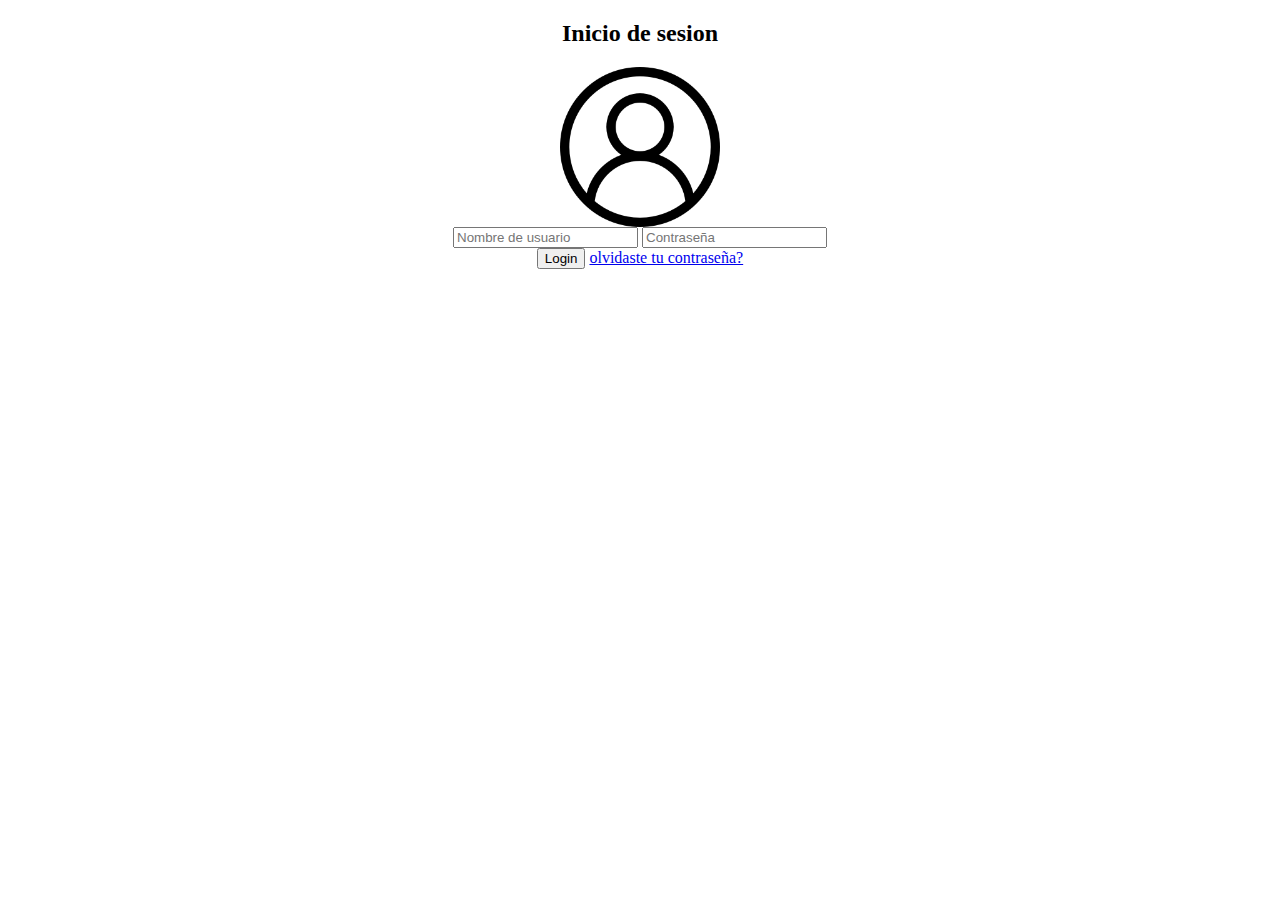
==== login.html @ e153b105 "añadidos el login y el register, tambien le quite las rows que sobraban" ====
<!DOCTYPE html>
<html lang="es">
<head>
  <meta charset="UTF-8">
  <meta http-equiv="X-UA-Compatible" content="IE=edge">
  <meta name="viewport" content="width=device-width, initial-scale=1.0">

  <link rel="stylesheet" href="css/login.css">
  <link href="https://cdn.jsdelivr.net/npm/bootstrap@5.1.0/dist/css/bootstrap.min.css" rel="stylesheet" integrity="sha384-KyZXEAg3QhqLMpG8r+8fhAXLRk2vvoC2f3B09zVXn8CA5QIVfZOJ3BCsw2P0p/We" crossorigin="anonymous" />

  
  <title>Login</title>
</head>
<body>
  <section>
    <div class="container mt-5 pt-5">
      <div class="row">
        <div class="col-12 col-sm-7 col-md-6 m-auto">
          <div class="card border-0 shadow">
            <div class="card-body">
              <h2>Inicio de sesion</h2>
              <div class="imagen">
                <img class="imagen-img" src="img/user.png" alt="">
              </div>
              <form action="">
                <input type="text" name="" id="" class="form-control my-4 py-2" placeholder="Nombre de usuario" />
                <input type="password" name="" id="" class="form-control my-4 py-2" placeholder="Contraseña" />
                <div class="text-center mt-3">
                  <button class="btn btn-primary">Login</button>
                  <a href="#" class="nav-link">olvidaste tu contraseña?</a>
                </div>
              </form>
            </div>
          </div>
        </div>
      </div>
    </div>
  </section>

  <script src="https://cdn.jsdelivr.net/npm/bootstrap@5.1.0/dist/js/bootstrap.bundle.min.js" integrity="sha384-U1DAWAznBHeqEIlVSCgzq+c9gqGAJn5c/t99JyeKa9xxaYpSvHU5awsuZVVFIhvj" crossorigin="anonymous"></script>

  
</body>
</html>
---- css/login.css ----
.imagen{
    display: flex;
    justify-content: center;
    width: 100;
}
.imagen-img {
    width: 10rem;
}

.card-body, h2{
    text-align: center;
}
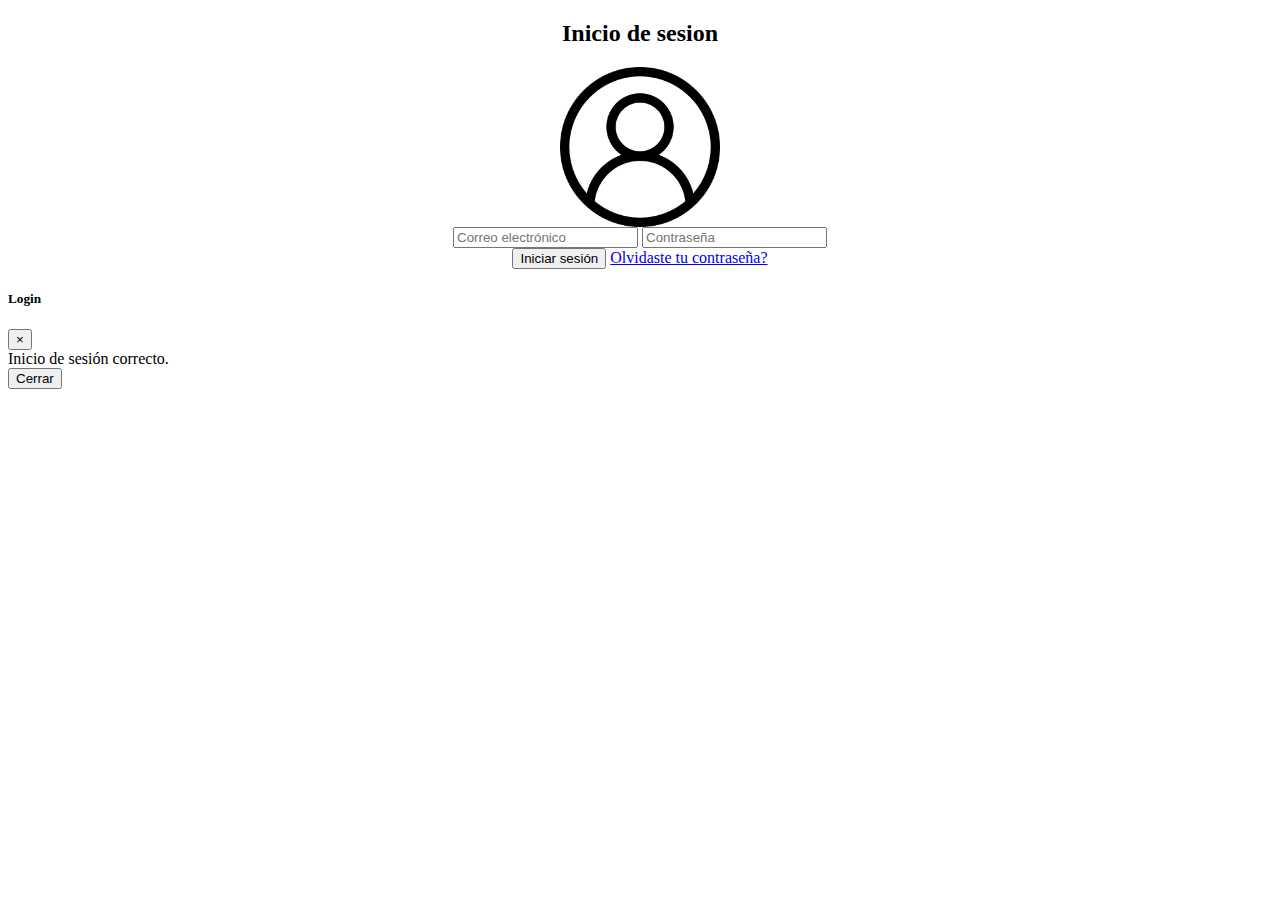
==== commit 5d908883: "Todo funcionando correctamente" ====
--- a/login.html
+++ b/login.html
@@ -24,11 +24,11 @@
                 <img class="imagen-img" src="img/user.png" alt="">
               </div>
               <form action="">
-                <input type="text" name="" id="" class="form-control my-4 py-2" placeholder="Nombre de usuario" />
-                <input type="password" name="" id="" class="form-control my-4 py-2" placeholder="Contraseña" />
+                <input type="email" name="" id="" class="form-control my-4 py-2" placeholder="Correo electr&oacute;nico" required/>
+                <input type="password" name="" id="" class="form-control my-4 py-2" placeholder="Contraseña" required/>
                 <div class="text-center mt-3">
-                  <button class="btn btn-primary">Login</button>
-                  <a href="#" class="nav-link">olvidaste tu contraseña?</a>
+                  <button type="button" class="btn btn-primary" data-bs-toggle="modal" data-bs-target="#ModalLogin">Iniciar sesi&oacute;n</button>
+                  <a href="#" class="nav-link">Olvidaste tu contraseña?</a>
                 </div>
               </form>
             </div>
@@ -38,6 +38,28 @@
     </div>
   </section>
 
+  
+<!--Modal del Login-->
+  <div class="modal fade" id="ModalLogin" tabindex="-1" role="dialog" aria-labelledby="ModalLogin" aria-hidden="true">
+    <div class="modal-dialog" role="document">
+      <div class="modal-content">
+        <div class="modal-header">
+          <h5 class="modal-title" id="exampleModalLabel1">Login</h5>
+          <button type="button" class="close" data-bs-dismiss="modal" aria-label="Close">
+            <span aria-hidden="true">&times;</span>
+          </button>
+        </div>
+        <div class="modal-bodyLogin">    
+          <div class="alert alert-success" role="alert">
+            Inicio de sesión correcto.
+          </div>
+        <div class="modal-footer">
+          <button type="button" class="btn btn-secondary" data-bs-dismiss="modal">Cerrar</button>
+        </div>
+      </div>
+    </div>
+  </div>
+
   <script src="https://cdn.jsdelivr.net/npm/bootstrap@5.1.0/dist/js/bootstrap.bundle.min.js" integrity="sha384-U1DAWAznBHeqEIlVSCgzq+c9gqGAJn5c/t99JyeKa9xxaYpSvHU5awsuZVVFIhvj" crossorigin="anonymous"></script>
 
   
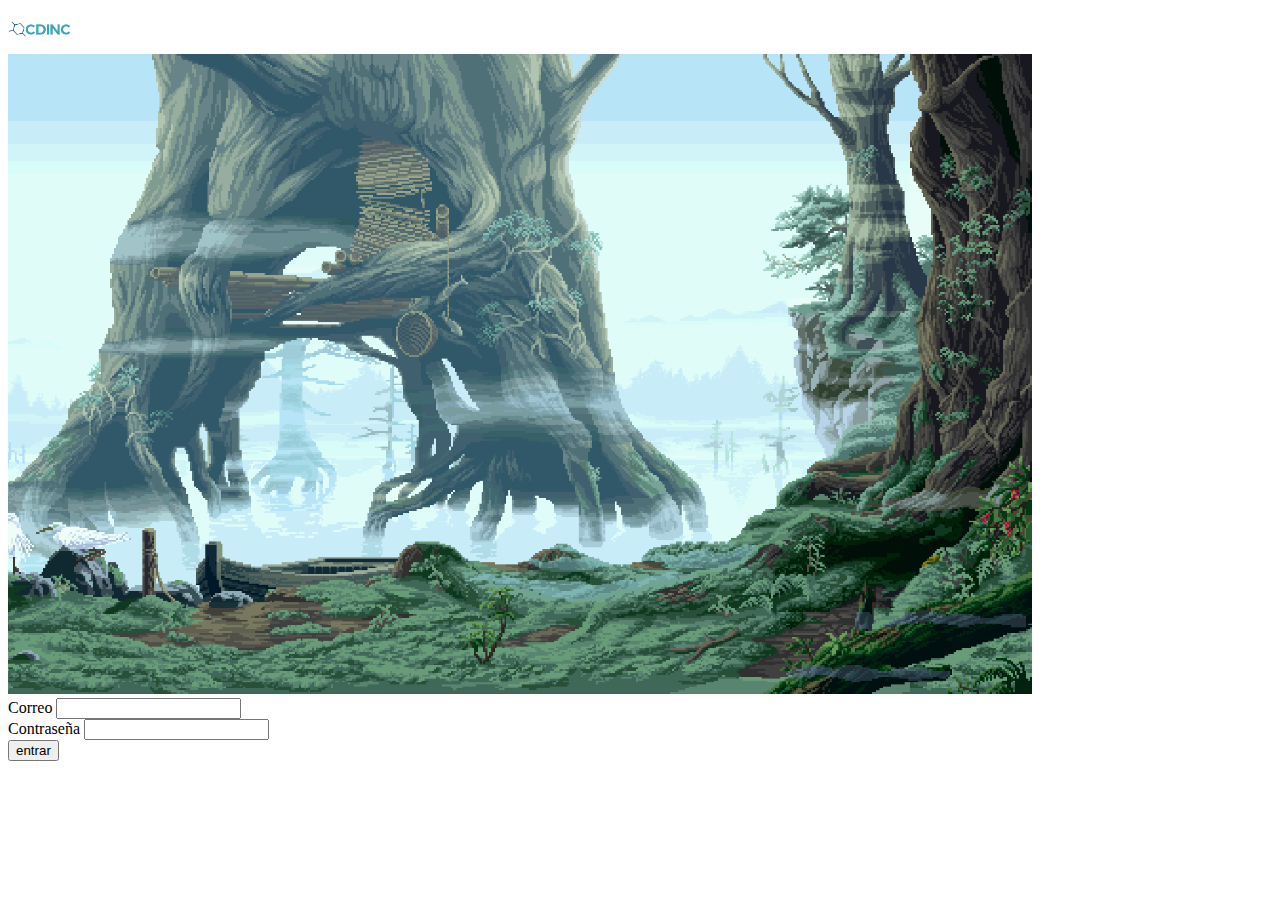
==== commit afde63ac: "nuevo login" ====
--- a/login.html
+++ b/login.html
@@ -1,67 +1,50 @@
-
 <!DOCTYPE html>
 <html lang="es">
 <head>
   <meta charset="UTF-8">
   <meta http-equiv="X-UA-Compatible" content="IE=edge">
   <meta name="viewport" content="width=device-width, initial-scale=1.0">
-
+  <title>login</title>
+  <link href="https://cdn.jsdelivr.net/npm/bootstrap@5.1.3/dist/css/bootstrap.min.css" rel="stylesheet" integrity="sha384-1BmE4kWBq78iYhFldvKuhfTAU6auU8tT94WrHftjDbrCEXSU1oBoqyl2QvZ6jIW3" crossorigin="anonymous">
   <link rel="stylesheet" href="css/login.css">
-  <link href="https://cdn.jsdelivr.net/npm/bootstrap@5.1.0/dist/css/bootstrap.min.css" rel="stylesheet" integrity="sha384-KyZXEAg3QhqLMpG8r+8fhAXLRk2vvoC2f3B09zVXn8CA5QIVfZOJ3BCsw2P0p/We" crossorigin="anonymous" />
-
-  
-  <title>Login</title>
+  <link rel="stylesheet" href="css/nav.css">
 </head>
 <body>
-  <section>
-    <div class="container mt-5 pt-5">
-      <div class="row">
-        <div class="col-12 col-sm-7 col-md-6 m-auto">
-          <div class="card border-0 shadow">
-            <div class="card-body">
-              <h2>Inicio de sesion</h2>
-              <div class="imagen">
-                <img class="imagen-img" src="img/user.png" alt="">
-              </div>
-              <form action="">
-                <input type="email" name="" id="" class="form-control my-4 py-2" placeholder="Correo electr&oacute;nico" required/>
-                <input type="password" name="" id="" class="form-control my-4 py-2" placeholder="Contraseña" required/>
-                <div class="text-center mt-3">
-                  <button type="button" class="btn btn-primary" data-bs-toggle="modal" data-bs-target="#ModalLogin">Iniciar sesi&oacute;n</button>
-                  <a href="#" class="nav-link">Olvidaste tu contraseña?</a>
-                </div>
-              </form>
+  <!--nav-->
+  <nav class="navbar navbar-expand-lg navbar-light bg-light border-bottom">
+    <div class="container-fluid">
+      <a href="./index.html">
+        <img class="logo-header" src="./img/logo.png" alt="">
+      </a>
+
+  </nav>
+  <!--login-->
+  <div class="container contenedor mt-4 border">
+    <div class="row">
+      <div class="d-none d-sm-block col-6 m-0 p-0">
+        <img class="img-login" src="./img/form-img.png" alt="imagen grande">
+      </div>
+      <div class="col-12 col-sm-6">
+          <div class="container-login d-flex flex-column justify-content-center">
+            <div class="mx-auto">
+              <label for="correo" class="form-label">Correo</label>
+              <input type="text" class="form-control">
+            </div>
+            <div class="mx-auto my-3">
+              <label for="contraseña" class="form-label">Contraseña</label>
+              <input type="text" class="form-control">
+            </div>
+            <div class="mx-auto my-3">
+              <button class="btn  btn-light border border-dark">
+                entrar
+              </button>
             </div>
           </div>
-        </div>
-      </div>
-    </div>
-  </section>
-
-  
-<!--Modal del Login-->
-  <div class="modal fade" id="ModalLogin" tabindex="-1" role="dialog" aria-labelledby="ModalLogin" aria-hidden="true">
-    <div class="modal-dialog" role="document">
-      <div class="modal-content">
-        <div class="modal-header">
-          <h5 class="modal-title" id="exampleModalLabel1">Login</h5>
-          <button type="button" class="close" data-bs-dismiss="modal" aria-label="Close">
-            <span aria-hidden="true">&times;</span>
-          </button>
-        </div>
-        <div class="modal-bodyLogin">    
-          <div class="alert alert-success" role="alert">
-            Inicio de sesión correcto.
-          </div>
-        <div class="modal-footer">
-          <button type="button" class="btn btn-secondary" data-bs-dismiss="modal">Cerrar</button>
-        </div>
       </div>
     </div>
   </div>
 
-  <script src="https://cdn.jsdelivr.net/npm/bootstrap@5.1.0/dist/js/bootstrap.bundle.min.js" integrity="sha384-U1DAWAznBHeqEIlVSCgzq+c9gqGAJn5c/t99JyeKa9xxaYpSvHU5awsuZVVFIhvj" crossorigin="anonymous"></script>
+<script src="https://cdn.jsdelivr.net/npm/bootstrap@5.1.3/dist/js/bootstrap.bundle.min.js" integrity="sha384-ka7Sk0Gln4gmtz2MlQnikT1wXgYsOg+OMhuP+IlRH9sENBO0LRn5q+8nbTov4+1p" crossorigin="anonymous"></script>
 
-  
 </body>
 </html>--- a/css/login.css
+++ b/css/login.css
@@ -1,12 +1,19 @@
-.imagen{
-    display: flex;
-    justify-content: center;
-    width: 100;
+.contenedor{
+    width: 80vw;
+    height: 80vh;
 }
-.imagen-img {
-    width: 10rem;
+.img-login{
+    width: 100%;
+    height: 100%;
+}
+.row{
+    height: 100%;
 }
 
-.card-body, h2{
-    text-align: center;
+.mx-auto{
+    width: 70%;
+}
+.container-login{
+    height: 100%;
+    width: 100%;
 }--- a/css/nav.css
+++ b/css/nav.css
@@ -0,0 +1,3 @@
+.logo-header {
+    width: 5%;
+}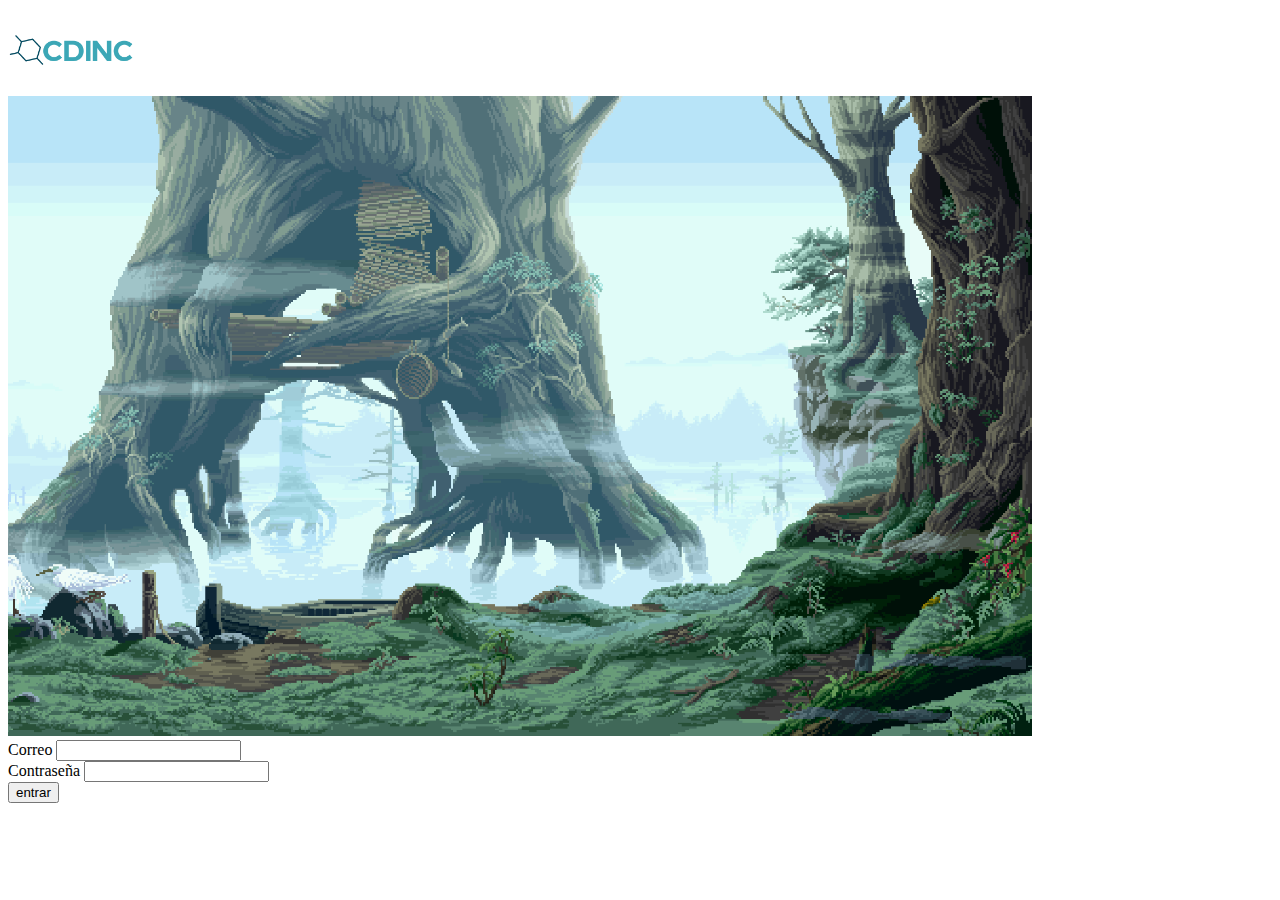
==== commit dc4b8bd5: "cambio de tamaño de nav y tipo de input de contra" ====
--- a/login.html
+++ b/login.html
@@ -32,7 +32,7 @@
             </div>
             <div class="mx-auto my-3">
               <label for="contraseña" class="form-label">Contraseña</label>
-              <input type="text" class="form-control">
+              <input type="password" class="form-control">
             </div>
             <div class="mx-auto my-3">
               <button class="btn  btn-light border border-dark">
--- a/css/nav.css
+++ b/css/nav.css
@@ -1,3 +1,3 @@
 .logo-header {
-    width: 5%;
+    width: 10%;
 }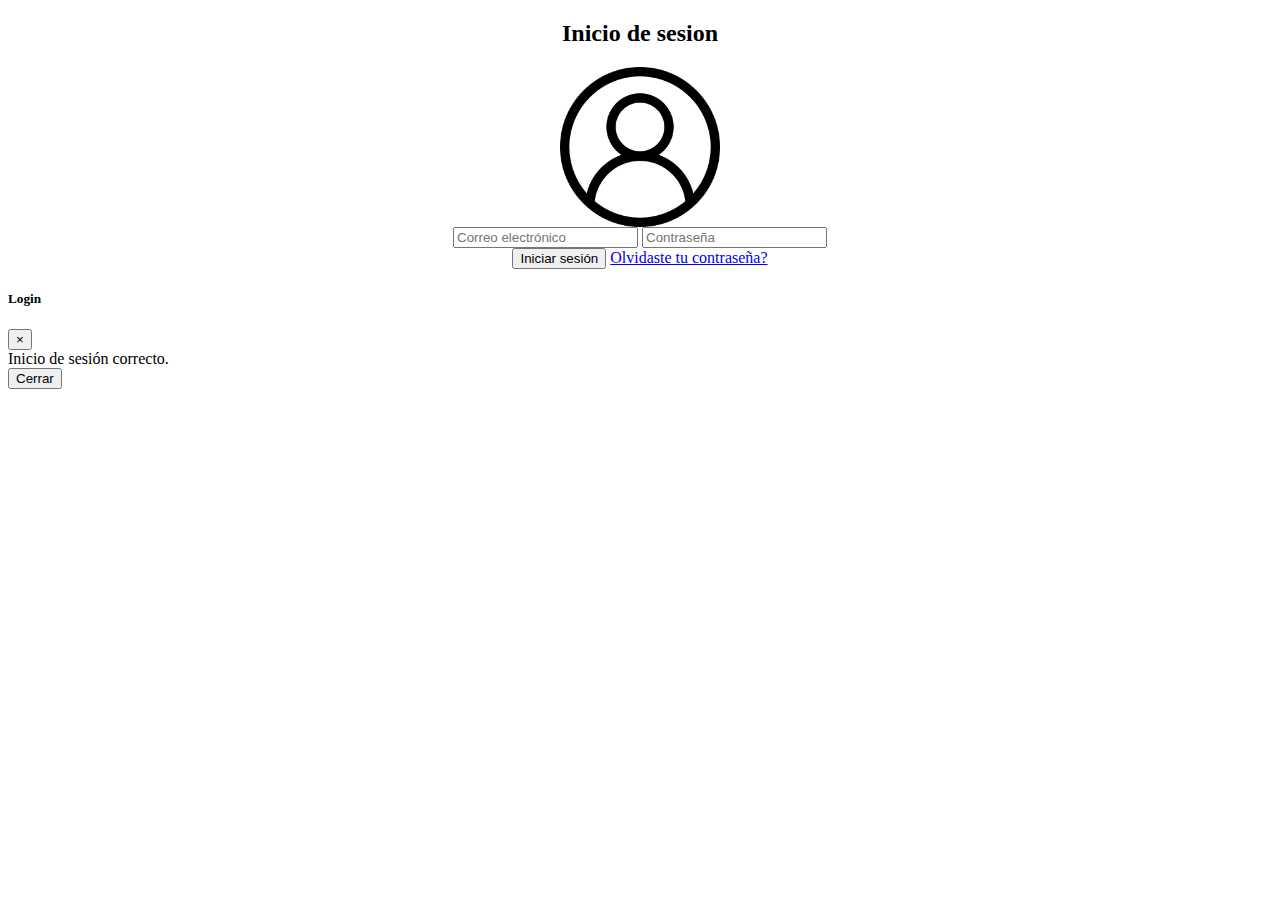
==== commit 8b2ccb52: "devuelta al estado inicial" ====
--- a/login.html
+++ b/login.html
@@ -1,50 +1,67 @@
+
 <!DOCTYPE html>
 <html lang="es">
 <head>
   <meta charset="UTF-8">
   <meta http-equiv="X-UA-Compatible" content="IE=edge">
   <meta name="viewport" content="width=device-width, initial-scale=1.0">
-  <title>login</title>
-  <link href="https://cdn.jsdelivr.net/npm/bootstrap@5.1.3/dist/css/bootstrap.min.css" rel="stylesheet" integrity="sha384-1BmE4kWBq78iYhFldvKuhfTAU6auU8tT94WrHftjDbrCEXSU1oBoqyl2QvZ6jIW3" crossorigin="anonymous">
+
   <link rel="stylesheet" href="css/login.css">
-  <link rel="stylesheet" href="css/nav.css">
+  <link href="https://cdn.jsdelivr.net/npm/bootstrap@5.1.0/dist/css/bootstrap.min.css" rel="stylesheet" integrity="sha384-KyZXEAg3QhqLMpG8r+8fhAXLRk2vvoC2f3B09zVXn8CA5QIVfZOJ3BCsw2P0p/We" crossorigin="anonymous" />
+
+  
+  <title>Login</title>
 </head>
 <body>
-  <!--nav-->
-  <nav class="navbar navbar-expand-lg navbar-light bg-light border-bottom">
-    <div class="container-fluid">
-      <a href="./index.html">
-        <img class="logo-header" src="./img/logo.png" alt="">
-      </a>
-
-  </nav>
-  <!--login-->
-  <div class="container contenedor mt-4 border">
-    <div class="row">
-      <div class="d-none d-sm-block col-6 m-0 p-0">
-        <img class="img-login" src="./img/form-img.png" alt="imagen grande">
-      </div>
-      <div class="col-12 col-sm-6">
-          <div class="container-login d-flex flex-column justify-content-center">
-            <div class="mx-auto">
-              <label for="correo" class="form-label">Correo</label>
-              <input type="text" class="form-control">
-            </div>
-            <div class="mx-auto my-3">
-              <label for="contraseña" class="form-label">Contraseña</label>
-              <input type="password" class="form-control">
-            </div>
-            <div class="mx-auto my-3">
-              <button class="btn  btn-light border border-dark">
-                entrar
-              </button>
+  <section>
+    <div class="container mt-5 pt-5">
+      <div class="row">
+        <div class="col-12 col-sm-7 col-md-6 m-auto">
+          <div class="card border-0 shadow">
+            <div class="card-body">
+              <h2>Inicio de sesion</h2>
+              <div class="imagen">
+                <img class="imagen-img" src="img/user.png" alt="">
+              </div>
+              <form action="">
+                <input type="email" name="" id="" class="form-control my-4 py-2" placeholder="Correo electr&oacute;nico" required/>
+                <input type="password" name="" id="" class="form-control my-4 py-2" placeholder="Contraseña" required/>
+                <div class="text-center mt-3">
+                  <button type="button" class="btn btn-primary" data-bs-toggle="modal" data-bs-target="#ModalLogin">Iniciar sesi&oacute;n</button>
+                  <a href="#" class="nav-link">Olvidaste tu contraseña?</a>
+                </div>
+              </form>
             </div>
           </div>
+        </div>
+      </div>
+    </div>
+  </section>
+
+  
+<!--Modal del Login-->
+  <div class="modal fade" id="ModalLogin" tabindex="-1" role="dialog" aria-labelledby="ModalLogin" aria-hidden="true">
+    <div class="modal-dialog" role="document">
+      <div class="modal-content">
+        <div class="modal-header">
+          <h5 class="modal-title" id="exampleModalLabel1">Login</h5>
+          <button type="button" class="close" data-bs-dismiss="modal" aria-label="Close">
+            <span aria-hidden="true">&times;</span>
+          </button>
+        </div>
+        <div class="modal-bodyLogin">    
+          <div class="alert alert-success" role="alert">
+            Inicio de sesión correcto.
+          </div>
+        <div class="modal-footer">
+          <button type="button" class="btn btn-secondary" data-bs-dismiss="modal">Cerrar</button>
+        </div>
       </div>
     </div>
   </div>
 
-<script src="https://cdn.jsdelivr.net/npm/bootstrap@5.1.3/dist/js/bootstrap.bundle.min.js" integrity="sha384-ka7Sk0Gln4gmtz2MlQnikT1wXgYsOg+OMhuP+IlRH9sENBO0LRn5q+8nbTov4+1p" crossorigin="anonymous"></script>
+  <script src="https://cdn.jsdelivr.net/npm/bootstrap@5.1.0/dist/js/bootstrap.bundle.min.js" integrity="sha384-U1DAWAznBHeqEIlVSCgzq+c9gqGAJn5c/t99JyeKa9xxaYpSvHU5awsuZVVFIhvj" crossorigin="anonymous"></script>
 
+  
 </body>
 </html>--- a/css/login.css
+++ b/css/login.css
@@ -1,19 +1,12 @@
-.contenedor{
-    width: 80vw;
-    height: 80vh;
+.imagen{
+    display: flex;
+    justify-content: center;
+    width: 100;
 }
-.img-login{
-    width: 100%;
-    height: 100%;
-}
-.row{
-    height: 100%;
+.imagen-img {
+    width: 10rem;
 }
 
-.mx-auto{
-    width: 70%;
-}
-.container-login{
-    height: 100%;
-    width: 100%;
+.card-body, h2{
+    text-align: center;
 }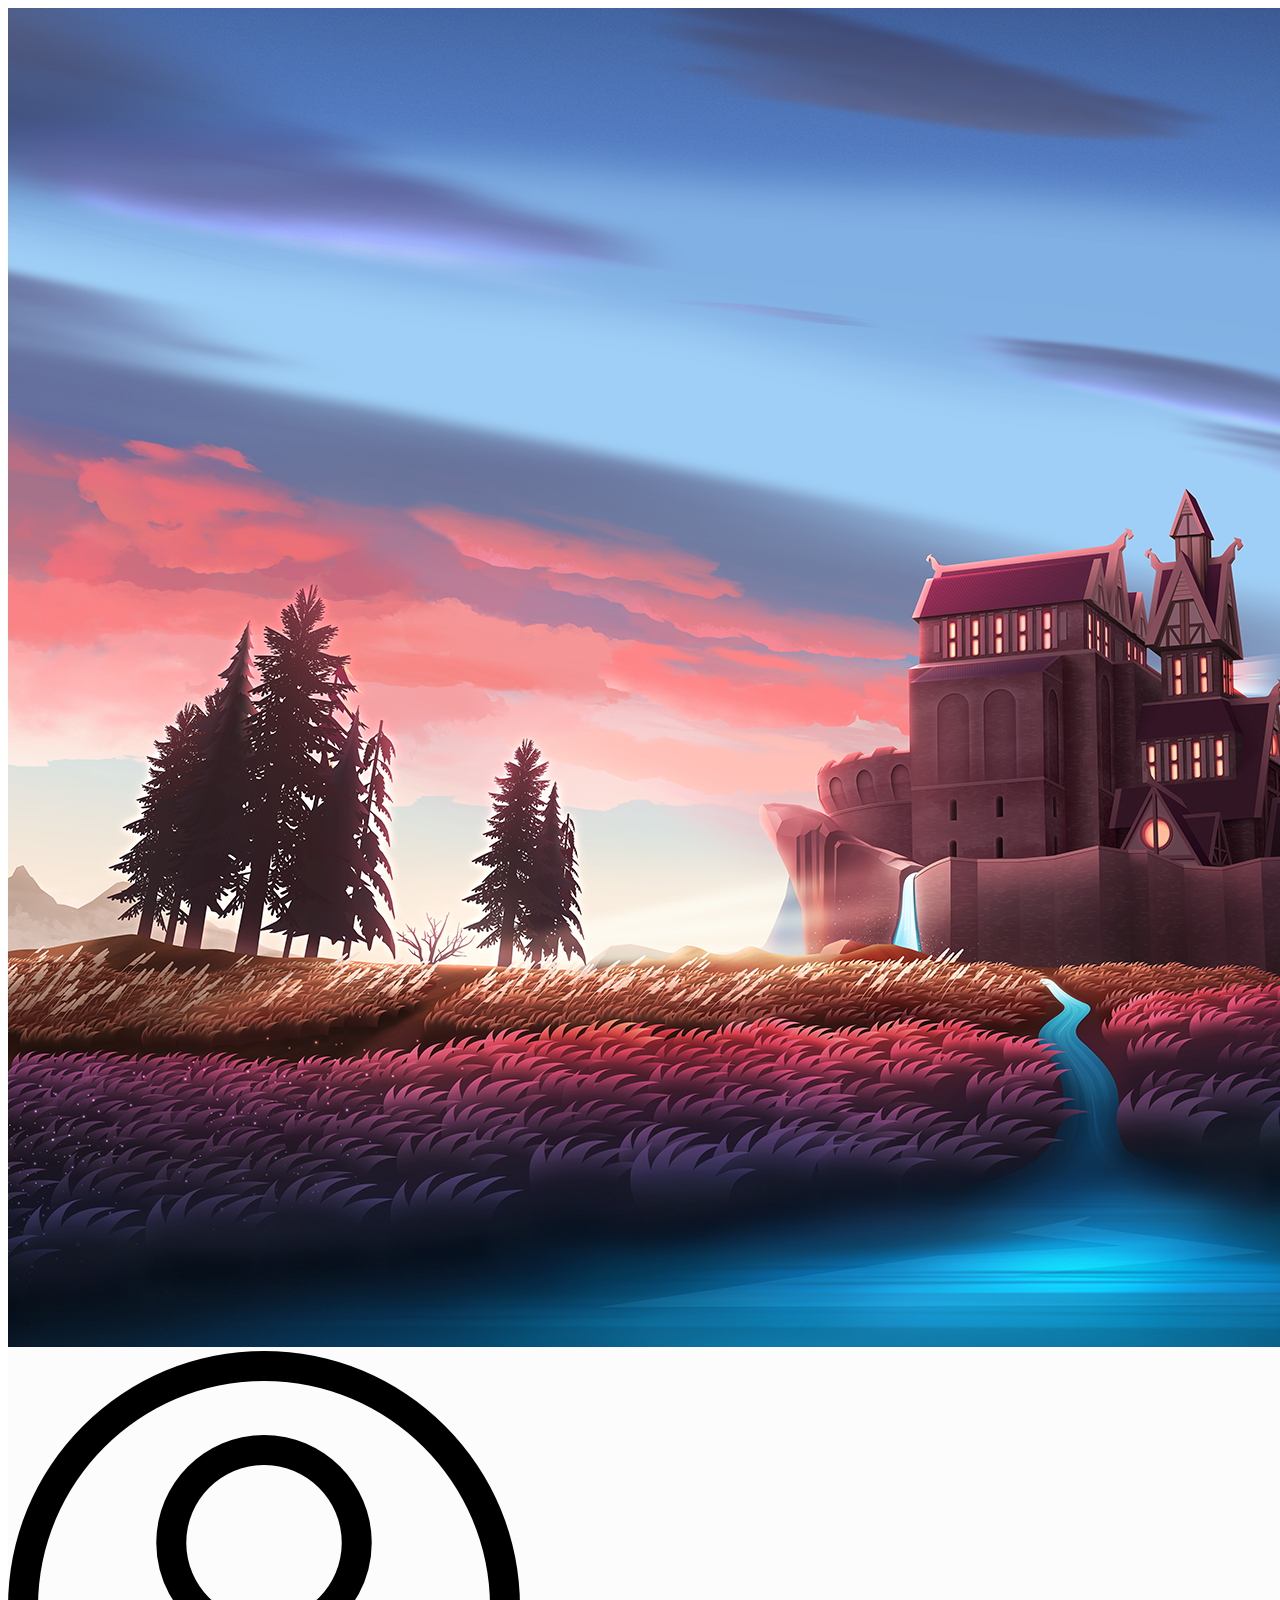
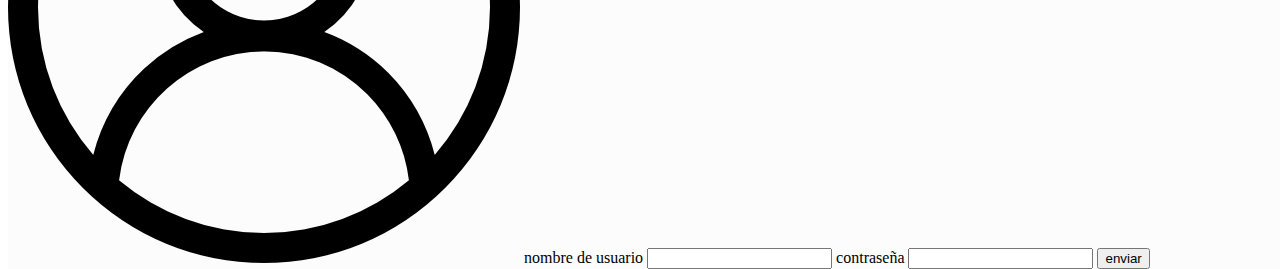
==== commit 17561973: "nuevo login" ====
--- a/login.html
+++ b/login.html
@@ -1,67 +1,29 @@
-
 <!DOCTYPE html>
 <html lang="es">
 <head>
   <meta charset="UTF-8">
   <meta http-equiv="X-UA-Compatible" content="IE=edge">
   <meta name="viewport" content="width=device-width, initial-scale=1.0">
-
+  <title>login</title>
+  <link href="https://cdn.jsdelivr.net/npm/bootstrap@5.1.3/dist/css/bootstrap.min.css" rel="stylesheet" integrity="sha384-1BmE4kWBq78iYhFldvKuhfTAU6auU8tT94WrHftjDbrCEXSU1oBoqyl2QvZ6jIW3" crossorigin="anonymous">
   <link rel="stylesheet" href="css/login.css">
-  <link href="https://cdn.jsdelivr.net/npm/bootstrap@5.1.0/dist/css/bootstrap.min.css" rel="stylesheet" integrity="sha384-KyZXEAg3QhqLMpG8r+8fhAXLRk2vvoC2f3B09zVXn8CA5QIVfZOJ3BCsw2P0p/We" crossorigin="anonymous" />
-
-  
-  <title>Login</title>
 </head>
-<body>
-  <section>
-    <div class="container mt-5 pt-5">
-      <div class="row">
-        <div class="col-12 col-sm-7 col-md-6 m-auto">
-          <div class="card border-0 shadow">
-            <div class="card-body">
-              <h2>Inicio de sesion</h2>
-              <div class="imagen">
-                <img class="imagen-img" src="img/user.png" alt="">
-              </div>
-              <form action="">
-                <input type="email" name="" id="" class="form-control my-4 py-2" placeholder="Correo electr&oacute;nico" required/>
-                <input type="password" name="" id="" class="form-control my-4 py-2" placeholder="Contraseña" required/>
-                <div class="text-center mt-3">
-                  <button type="button" class="btn btn-primary" data-bs-toggle="modal" data-bs-target="#ModalLogin">Iniciar sesi&oacute;n</button>
-                  <a href="#" class="nav-link">Olvidaste tu contraseña?</a>
-                </div>
-              </form>
-            </div>
-          </div>
-        </div>
-      </div>
+<body class="d-flex align-items-center">
+  <div class="container row m-auto border contenedor p-0">
+    <div class="col-6 m-0 p-0 d-none d-sm-inline">
+      <img class="img-login w-100 h-100" src="./img/login-imagen.png" alt="imagen del login">
     </div>
-  </section>
-
-  
-<!--Modal del Login-->
-  <div class="modal fade" id="ModalLogin" tabindex="-1" role="dialog" aria-labelledby="ModalLogin" aria-hidden="true">
-    <div class="modal-dialog" role="document">
-      <div class="modal-content">
-        <div class="modal-header">
-          <h5 class="modal-title" id="exampleModalLabel1">Login</h5>
-          <button type="button" class="close" data-bs-dismiss="modal" aria-label="Close">
-            <span aria-hidden="true">&times;</span>
-          </button>
-        </div>
-        <div class="modal-bodyLogin">    
-          <div class="alert alert-success" role="alert">
-            Inicio de sesión correcto.
-          </div>
-        <div class="modal-footer">
-          <button type="button" class="btn btn-secondary" data-bs-dismiss="modal">Cerrar</button>
-        </div>
-      </div>
-    </div>
+    <form action="" class="col-12 col-sm-6 m-0 p-5">
+      <img src="img/user.png" class="w-25 d-block mx-auto mb-5" alt="">
+      <label for="" class="form-label">nombre de usuario</label>
+      <input type="text" class="form-control" required>
+      <label for="" class="form-label">contraseña</label>
+      <input type="text" class="form-control" required>
+      <button type="submit" class="btn btn-primary my-5">
+        enviar
+      </button>
+    </form>
   </div>
-
-  <script src="https://cdn.jsdelivr.net/npm/bootstrap@5.1.0/dist/js/bootstrap.bundle.min.js" integrity="sha384-U1DAWAznBHeqEIlVSCgzq+c9gqGAJn5c/t99JyeKa9xxaYpSvHU5awsuZVVFIhvj" crossorigin="anonymous"></script>
-
-  
+  <script src="https://cdn.jsdelivr.net/npm/bootstrap@5.1.3/dist/js/bootstrap.bundle.min.js" integrity="sha384-ka7Sk0Gln4gmtz2MlQnikT1wXgYsOg+OMhuP+IlRH9sENBO0LRn5q+8nbTov4+1p" crossorigin="anonymous"></script>
 </body>
 </html>--- a/css/login.css
+++ b/css/login.css
@@ -1,12 +1,8 @@
-.imagen{
-    display: flex;
-    justify-content: center;
-    width: 100;
-}
-.imagen-img {
-    width: 10rem;
+body{
+    width: 100vw;
+    height: 100vh;
 }
 
-.card-body, h2{
-    text-align: center;
+.contenedor{
+    background-color: rgba(138, 138, 138, 0.027);
 }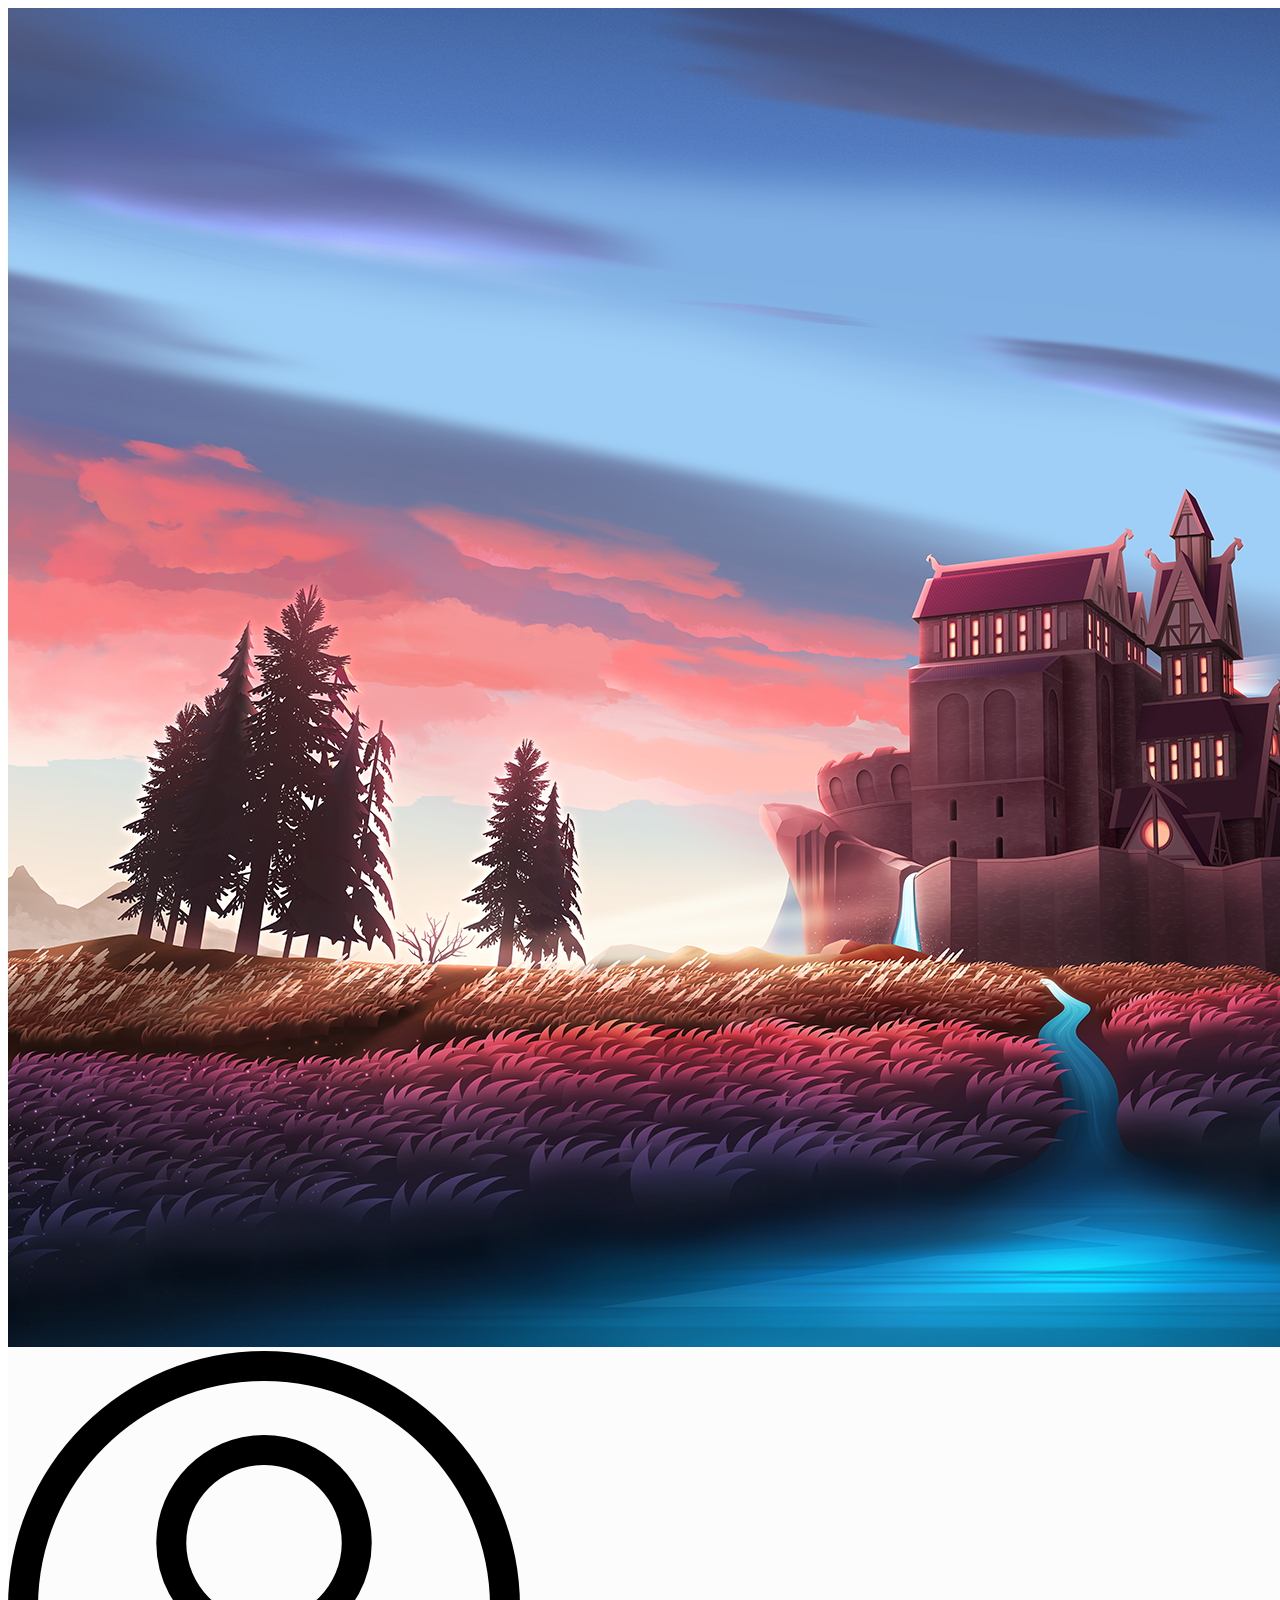
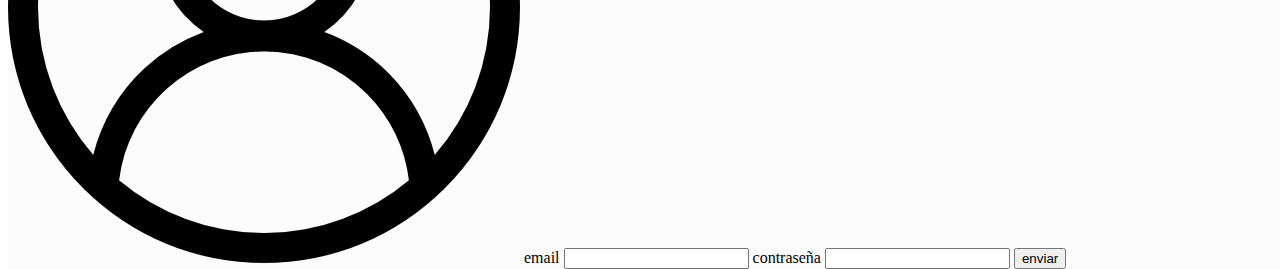
==== commit b3d04591: "nuevo registro" ====
--- a/login.html
+++ b/login.html
@@ -9,16 +9,16 @@
   <link rel="stylesheet" href="css/login.css">
 </head>
 <body class="d-flex align-items-center">
-  <div class="container row m-auto border contenedor p-0">
+  <div class="container row m-5 m-sm-auto border contenedor p-0">
     <div class="col-6 m-0 p-0 d-none d-sm-inline">
       <img class="img-login w-100 h-100" src="./img/login-imagen.png" alt="imagen del login">
     </div>
     <form action="" class="col-12 col-sm-6 m-0 p-5">
       <img src="img/user.png" class="w-25 d-block mx-auto mb-5" alt="">
-      <label for="" class="form-label">nombre de usuario</label>
-      <input type="text" class="form-control" required>
-      <label for="" class="form-label">contraseña</label>
-      <input type="text" class="form-control" required>
+      <label for="email" class="form-label">email</label>
+      <input type="email" class="form-control" required>
+      <label for="password" class="form-label">contraseña</label>
+      <input type="password" class="form-control" required>
       <button type="submit" class="btn btn-primary my-5">
         enviar
       </button>
